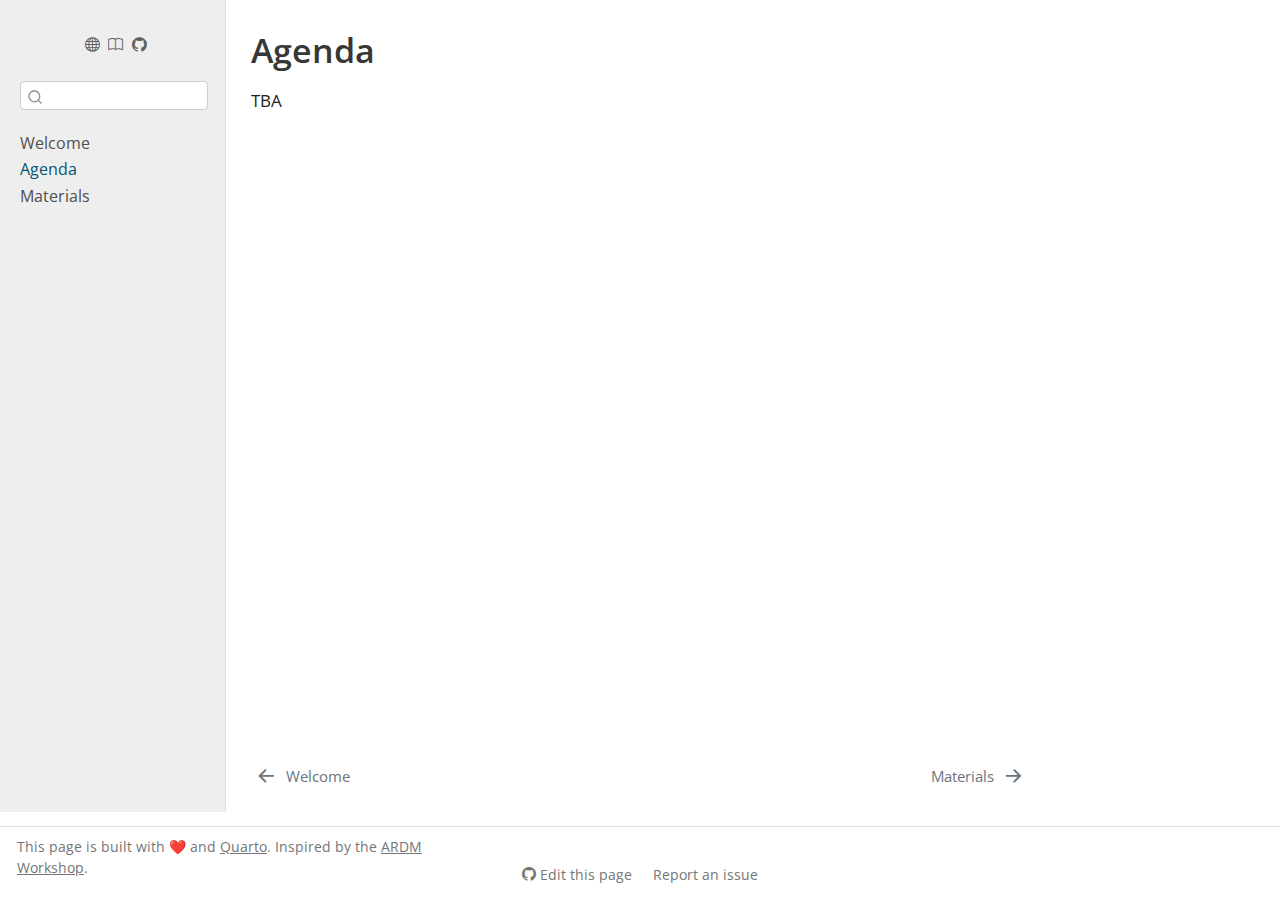
==== docs/agenda.html @ 9d2a6e65 "* Add compiled page" ====
<!DOCTYPE html>
<html xmlns="http://www.w3.org/1999/xhtml" lang="en" xml:lang="en"><head>

<meta charset="utf-8">
<meta name="generator" content="quarto-1.3.433">

<meta name="viewport" content="width=device-width, initial-scale=1.0, user-scalable=yes">


<title>A Case-Study Driven Motivation of Analysis Results Data - Agenda</title>
<style>
code{white-space: pre-wrap;}
span.smallcaps{font-variant: small-caps;}
div.columns{display: flex; gap: min(4vw, 1.5em);}
div.column{flex: auto; overflow-x: auto;}
div.hanging-indent{margin-left: 1.5em; text-indent: -1.5em;}
ul.task-list{list-style: none;}
ul.task-list li input[type="checkbox"] {
  width: 0.8em;
  margin: 0 0.8em 0.2em -1em; /* quarto-specific, see https://github.com/quarto-dev/quarto-cli/issues/4556 */ 
  vertical-align: middle;
}
</style>


<script src="site_libs/quarto-nav/quarto-nav.js"></script>
<script src="site_libs/clipboard/clipboard.min.js"></script>
<script src="site_libs/quarto-search/autocomplete.umd.js"></script>
<script src="site_libs/quarto-search/fuse.min.js"></script>
<script src="site_libs/quarto-search/quarto-search.js"></script>
<meta name="quarto:offset" content="./">
<link href="./materials.html" rel="next">
<link href="./index.html" rel="prev">
<script src="site_libs/quarto-html/quarto.js"></script>
<script src="site_libs/quarto-html/popper.min.js"></script>
<script src="site_libs/quarto-html/tippy.umd.min.js"></script>
<script src="site_libs/quarto-html/anchor.min.js"></script>
<link href="site_libs/quarto-html/tippy.css" rel="stylesheet">
<link href="site_libs/quarto-html/quarto-syntax-highlighting.css" rel="stylesheet" id="quarto-text-highlighting-styles">
<script src="site_libs/bootstrap/bootstrap.min.js"></script>
<link href="site_libs/bootstrap/bootstrap-icons.css" rel="stylesheet">
<link href="site_libs/bootstrap/bootstrap.min.css" rel="stylesheet" id="quarto-bootstrap" data-mode="light">
<script id="quarto-search-options" type="application/json">{
  "location": "sidebar",
  "copy-button": false,
  "collapse-after": 3,
  "panel-placement": "start",
  "type": "textbox",
  "limit": 20,
  "language": {
    "search-no-results-text": "No results",
    "search-matching-documents-text": "matching documents",
    "search-copy-link-title": "Copy link to search",
    "search-hide-matches-text": "Hide additional matches",
    "search-more-match-text": "more match in this document",
    "search-more-matches-text": "more matches in this document",
    "search-clear-button-title": "Clear",
    "search-detached-cancel-button-title": "Cancel",
    "search-submit-button-title": "Submit",
    "search-label": "Search"
  }
}</script>


<link rel="stylesheet" href="styles.css">
</head>

<body class="nav-sidebar docked">

<div id="quarto-search-results"></div>
  <header id="quarto-header" class="headroom fixed-top">
  <nav class="quarto-secondary-nav">
    <div class="container-fluid d-flex">
      <button type="button" class="quarto-btn-toggle btn" data-bs-toggle="collapse" data-bs-target="#quarto-sidebar,#quarto-sidebar-glass" aria-controls="quarto-sidebar" aria-expanded="false" aria-label="Toggle sidebar navigation" onclick="if (window.quartoToggleHeadroom) { window.quartoToggleHeadroom(); }">
        <i class="bi bi-layout-text-sidebar-reverse"></i>
      </button>
      <nav class="quarto-page-breadcrumbs" aria-label="breadcrumb"><ol class="breadcrumb"><li class="breadcrumb-item"><a href="./agenda.html">Agenda</a></li></ol></nav>
      <a class="flex-grow-1" role="button" data-bs-toggle="collapse" data-bs-target="#quarto-sidebar,#quarto-sidebar-glass" aria-controls="quarto-sidebar" aria-expanded="false" aria-label="Toggle sidebar navigation" onclick="if (window.quartoToggleHeadroom) { window.quartoToggleHeadroom(); }">      
      </a>
      <button type="button" class="btn quarto-search-button" aria-label="" onclick="window.quartoOpenSearch();">
        <i class="bi bi-search"></i>
      </button>
    </div>
  </nav>
</header>
<!-- content -->
<div id="quarto-content" class="quarto-container page-columns page-rows-contents page-layout-article">
<!-- sidebar -->
  <nav id="quarto-sidebar" class="sidebar collapse collapse-horizontal sidebar-navigation docked overflow-auto">
    <div class="pt-lg-2 mt-2 text-center sidebar-header">
      <a href="./index.html" class="sidebar-logo-link">
      <img src="./img/logo.png" alt="" class="sidebar-logo py-0 d-lg-inline d-none">
      </a>
      <div class="sidebar-tools-main tools-wide">
    <a href="https://joanacmbarros.github.io/ardm-website/" rel="" title="Website repository" class="quarto-navigation-tool px-1" aria-label="Website repository"><i class="bi bi-globe"></i></a>
    <a href="https://www.nature.com/articles/s41597-022-01789-2" rel="" title="Why we should respect analysis results as data" class="quarto-navigation-tool px-1" aria-label="Why we should respect analysis results as data"><i class="bi bi-book"></i></a>
    <a href="https://github.com/joanacmbarros/analysis-results-data-model" rel="" title="Analysis Results Data Model" class="quarto-navigation-tool px-1" aria-label="Analysis Results Data Model"><i class="bi bi-github"></i></a>
</div>
      </div>
        <div class="mt-2 flex-shrink-0 align-items-center">
        <div class="sidebar-search">
        <div id="quarto-search" class="" title="Search"></div>
        </div>
        </div>
    <div class="sidebar-menu-container"> 
    <ul class="list-unstyled mt-1">
        <li class="sidebar-item">
  <div class="sidebar-item-container"> 
  <a href="./index.html" class="sidebar-item-text sidebar-link">
 <span class="menu-text">Welcome</span></a>
  </div>
</li>
        <li class="sidebar-item">
  <div class="sidebar-item-container"> 
  <a href="./agenda.html" class="sidebar-item-text sidebar-link active">
 <span class="menu-text">Agenda</span></a>
  </div>
</li>
        <li class="sidebar-item">
  <div class="sidebar-item-container"> 
  <a href="./materials.html" class="sidebar-item-text sidebar-link">
 <span class="menu-text">Materials</span></a>
  </div>
</li>
    </ul>
    </div>
</nav>
<div id="quarto-sidebar-glass" data-bs-toggle="collapse" data-bs-target="#quarto-sidebar,#quarto-sidebar-glass"></div>
<!-- margin-sidebar -->
    <div id="quarto-margin-sidebar" class="sidebar margin-sidebar">
        
    </div>
<!-- main -->
<main class="content" id="quarto-document-content">

<header id="title-block-header" class="quarto-title-block default">
<div class="quarto-title">
<h1 class="title">Agenda</h1>
</div>



<div class="quarto-title-meta">

    
  
    
  </div>
  

</header>

<p>TBA</p>



</main> <!-- /main -->
<script id="quarto-html-after-body" type="application/javascript">
window.document.addEventListener("DOMContentLoaded", function (event) {
  const toggleBodyColorMode = (bsSheetEl) => {
    const mode = bsSheetEl.getAttribute("data-mode");
    const bodyEl = window.document.querySelector("body");
    if (mode === "dark") {
      bodyEl.classList.add("quarto-dark");
      bodyEl.classList.remove("quarto-light");
    } else {
      bodyEl.classList.add("quarto-light");
      bodyEl.classList.remove("quarto-dark");
    }
  }
  const toggleBodyColorPrimary = () => {
    const bsSheetEl = window.document.querySelector("link#quarto-bootstrap");
    if (bsSheetEl) {
      toggleBodyColorMode(bsSheetEl);
    }
  }
  toggleBodyColorPrimary();  
  const icon = "";
  const anchorJS = new window.AnchorJS();
  anchorJS.options = {
    placement: 'right',
    icon: icon
  };
  anchorJS.add('.anchored');
  const isCodeAnnotation = (el) => {
    for (const clz of el.classList) {
      if (clz.startsWith('code-annotation-')) {                     
        return true;
      }
    }
    return false;
  }
  const clipboard = new window.ClipboardJS('.code-copy-button', {
    text: function(trigger) {
      const codeEl = trigger.previousElementSibling.cloneNode(true);
      for (const childEl of codeEl.children) {
        if (isCodeAnnotation(childEl)) {
          childEl.remove();
        }
      }
      return codeEl.innerText;
    }
  });
  clipboard.on('success', function(e) {
    // button target
    const button = e.trigger;
    // don't keep focus
    button.blur();
    // flash "checked"
    button.classList.add('code-copy-button-checked');
    var currentTitle = button.getAttribute("title");
    button.setAttribute("title", "Copied!");
    let tooltip;
    if (window.bootstrap) {
      button.setAttribute("data-bs-toggle", "tooltip");
      button.setAttribute("data-bs-placement", "left");
      button.setAttribute("data-bs-title", "Copied!");
      tooltip = new bootstrap.Tooltip(button, 
        { trigger: "manual", 
          customClass: "code-copy-button-tooltip",
          offset: [0, -8]});
      tooltip.show();    
    }
    setTimeout(function() {
      if (tooltip) {
        tooltip.hide();
        button.removeAttribute("data-bs-title");
        button.removeAttribute("data-bs-toggle");
        button.removeAttribute("data-bs-placement");
      }
      button.setAttribute("title", currentTitle);
      button.classList.remove('code-copy-button-checked');
    }, 1000);
    // clear code selection
    e.clearSelection();
  });
  function tippyHover(el, contentFn) {
    const config = {
      allowHTML: true,
      content: contentFn,
      maxWidth: 500,
      delay: 100,
      arrow: false,
      appendTo: function(el) {
          return el.parentElement;
      },
      interactive: true,
      interactiveBorder: 10,
      theme: 'quarto',
      placement: 'bottom-start'
    };
    window.tippy(el, config); 
  }
  const noterefs = window.document.querySelectorAll('a[role="doc-noteref"]');
  for (var i=0; i<noterefs.length; i++) {
    const ref = noterefs[i];
    tippyHover(ref, function() {
      // use id or data attribute instead here
      let href = ref.getAttribute('data-footnote-href') || ref.getAttribute('href');
      try { href = new URL(href).hash; } catch {}
      const id = href.replace(/^#\/?/, "");
      const note = window.document.getElementById(id);
      return note.innerHTML;
    });
  }
      let selectedAnnoteEl;
      const selectorForAnnotation = ( cell, annotation) => {
        let cellAttr = 'data-code-cell="' + cell + '"';
        let lineAttr = 'data-code-annotation="' +  annotation + '"';
        const selector = 'span[' + cellAttr + '][' + lineAttr + ']';
        return selector;
      }
      const selectCodeLines = (annoteEl) => {
        const doc = window.document;
        const targetCell = annoteEl.getAttribute("data-target-cell");
        const targetAnnotation = annoteEl.getAttribute("data-target-annotation");
        const annoteSpan = window.document.querySelector(selectorForAnnotation(targetCell, targetAnnotation));
        const lines = annoteSpan.getAttribute("data-code-lines").split(",");
        const lineIds = lines.map((line) => {
          return targetCell + "-" + line;
        })
        let top = null;
        let height = null;
        let parent = null;
        if (lineIds.length > 0) {
            //compute the position of the single el (top and bottom and make a div)
            const el = window.document.getElementById(lineIds[0]);
            top = el.offsetTop;
            height = el.offsetHeight;
            parent = el.parentElement.parentElement;
          if (lineIds.length > 1) {
            const lastEl = window.document.getElementById(lineIds[lineIds.length - 1]);
            const bottom = lastEl.offsetTop + lastEl.offsetHeight;
            height = bottom - top;
          }
          if (top !== null && height !== null && parent !== null) {
            // cook up a div (if necessary) and position it 
            let div = window.document.getElementById("code-annotation-line-highlight");
            if (div === null) {
              div = window.document.createElement("div");
              div.setAttribute("id", "code-annotation-line-highlight");
              div.style.position = 'absolute';
              parent.appendChild(div);
            }
            div.style.top = top - 2 + "px";
            div.style.height = height + 4 + "px";
            let gutterDiv = window.document.getElementById("code-annotation-line-highlight-gutter");
            if (gutterDiv === null) {
              gutterDiv = window.document.createElement("div");
              gutterDiv.setAttribute("id", "code-annotation-line-highlight-gutter");
              gutterDiv.style.position = 'absolute';
              const codeCell = window.document.getElementById(targetCell);
              const gutter = codeCell.querySelector('.code-annotation-gutter');
              gutter.appendChild(gutterDiv);
            }
            gutterDiv.style.top = top - 2 + "px";
            gutterDiv.style.height = height + 4 + "px";
          }
          selectedAnnoteEl = annoteEl;
        }
      };
      const unselectCodeLines = () => {
        const elementsIds = ["code-annotation-line-highlight", "code-annotation-line-highlight-gutter"];
        elementsIds.forEach((elId) => {
          const div = window.document.getElementById(elId);
          if (div) {
            div.remove();
          }
        });
        selectedAnnoteEl = undefined;
      };
      // Attach click handler to the DT
      const annoteDls = window.document.querySelectorAll('dt[data-target-cell]');
      for (const annoteDlNode of annoteDls) {
        annoteDlNode.addEventListener('click', (event) => {
          const clickedEl = event.target;
          if (clickedEl !== selectedAnnoteEl) {
            unselectCodeLines();
            const activeEl = window.document.querySelector('dt[data-target-cell].code-annotation-active');
            if (activeEl) {
              activeEl.classList.remove('code-annotation-active');
            }
            selectCodeLines(clickedEl);
            clickedEl.classList.add('code-annotation-active');
          } else {
            // Unselect the line
            unselectCodeLines();
            clickedEl.classList.remove('code-annotation-active');
          }
        });
      }
  const findCites = (el) => {
    const parentEl = el.parentElement;
    if (parentEl) {
      const cites = parentEl.dataset.cites;
      if (cites) {
        return {
          el,
          cites: cites.split(' ')
        };
      } else {
        return findCites(el.parentElement)
      }
    } else {
      return undefined;
    }
  };
  var bibliorefs = window.document.querySelectorAll('a[role="doc-biblioref"]');
  for (var i=0; i<bibliorefs.length; i++) {
    const ref = bibliorefs[i];
    const citeInfo = findCites(ref);
    if (citeInfo) {
      tippyHover(citeInfo.el, function() {
        var popup = window.document.createElement('div');
        citeInfo.cites.forEach(function(cite) {
          var citeDiv = window.document.createElement('div');
          citeDiv.classList.add('hanging-indent');
          citeDiv.classList.add('csl-entry');
          var biblioDiv = window.document.getElementById('ref-' + cite);
          if (biblioDiv) {
            citeDiv.innerHTML = biblioDiv.innerHTML;
          }
          popup.appendChild(citeDiv);
        });
        return popup.innerHTML;
      });
    }
  }
});
</script>
<nav class="page-navigation">
  <div class="nav-page nav-page-previous">
      <a href="./index.html" class="pagination-link">
        <i class="bi bi-arrow-left-short"></i> <span class="nav-page-text">Welcome</span>
      </a>          
  </div>
  <div class="nav-page nav-page-next">
      <a href="./materials.html" class="pagination-link">
        <span class="nav-page-text">Materials</span> <i class="bi bi-arrow-right-short"></i>
      </a>
  </div>
</nav>
</div> <!-- /content -->
<footer class="footer">
  <div class="nav-footer">
    <div class="nav-footer-left">This page is built with ❤️ and <a href="https://quarto.org/">Quarto</a>. Inspired by the <a href="https://joanacmbarros.github.io/ardm-website/">ARDM Workshop</a>.</div>   
    <div class="nav-footer-center">
      &nbsp;
    <div class="toc-actions"><div><i class="bi bi-github"></i></div><div class="action-links"><p><a href="https://github.com/TODO/fastR-website/edit/main/agenda.qmd" class="toc-action">Edit this page</a></p><p><a href="https://github.com/TODO/fastR-website/issues/new" class="toc-action">Report an issue</a></p></div></div></div>
    <div class="nav-footer-right">
      &nbsp;
    </div>
  </div>
</footer>



</body></html>
---- docs/site_libs/quarto-html/tippy.css ----
.tippy-box[data-animation=fade][data-state=hidden]{opacity:0}[data-tippy-root]{max-width:calc(100vw - 10px)}.tippy-box{position:relative;background-color:#333;color:#fff;border-radius:4px;font-size:14px;line-height:1.4;white-space:normal;outline:0;transition-property:transform,visibility,opacity}.tippy-box[data-placement^=top]>.tippy-arrow{bottom:0}.tippy-box[data-placement^=top]>.tippy-arrow:before{bottom:-7px;left:0;border-width:8px 8px 0;border-top-color:initial;transform-origin:center top}.tippy-box[data-placement^=bottom]>.tippy-arrow{top:0}.tippy-box[data-placement^=bottom]>.tippy-arrow:before{top:-7px;left:0;border-width:0 8px 8px;border-bottom-color:initial;transform-origin:center bottom}.tippy-box[data-placement^=left]>.tippy-arrow{right:0}.tippy-box[data-placement^=left]>.tippy-arrow:before{border-width:8px 0 8px 8px;border-left-color:initial;right:-7px;transform-origin:center left}.tippy-box[data-placement^=right]>.tippy-arrow{left:0}.tippy-box[data-placement^=right]>.tippy-arrow:before{left:-7px;border-width:8px 8px 8px 0;border-right-color:initial;transform-origin:center right}.tippy-box[data-inertia][data-state=visible]{transition-timing-function:cubic-bezier(.54,1.5,.38,1.11)}.tippy-arrow{width:16px;height:16px;color:#333}.tippy-arrow:before{content:"";position:absolute;border-color:transparent;border-style:solid}.tippy-content{position:relative;padding:5px 9px;z-index:1}
---- docs/site_libs/quarto-html/quarto-syntax-highlighting.css ----
/* quarto syntax highlight colors */
:root {
  --quarto-hl-ot-color: #003B4F;
  --quarto-hl-at-color: #657422;
  --quarto-hl-ss-color: #20794D;
  --quarto-hl-an-color: #5E5E5E;
  --quarto-hl-fu-color: #4758AB;
  --quarto-hl-st-color: #20794D;
  --quarto-hl-cf-color: #003B4F;
  --quarto-hl-op-color: #5E5E5E;
  --quarto-hl-er-color: #AD0000;
  --quarto-hl-bn-color: #AD0000;
  --quarto-hl-al-color: #AD0000;
  --quarto-hl-va-color: #111111;
  --quarto-hl-bu-color: inherit;
  --quarto-hl-ex-color: inherit;
  --quarto-hl-pp-color: #AD0000;
  --quarto-hl-in-color: #5E5E5E;
  --quarto-hl-vs-color: #20794D;
  --quarto-hl-wa-color: #5E5E5E;
  --quarto-hl-do-color: #5E5E5E;
  --quarto-hl-im-color: #00769E;
  --quarto-hl-ch-color: #20794D;
  --quarto-hl-dt-color: #AD0000;
  --quarto-hl-fl-color: #AD0000;
  --quarto-hl-co-color: #5E5E5E;
  --quarto-hl-cv-color: #5E5E5E;
  --quarto-hl-cn-color: #8f5902;
  --quarto-hl-sc-color: #5E5E5E;
  --quarto-hl-dv-color: #AD0000;
  --quarto-hl-kw-color: #003B4F;
}

/* other quarto variables */
:root {
  --quarto-font-monospace: SFMono-Regular, Menlo, Monaco, Consolas, "Liberation Mono", "Courier New", monospace;
}

pre > code.sourceCode > span {
  color: #003B4F;
}

code span {
  color: #003B4F;
}

code.sourceCode > span {
  color: #003B4F;
}

div.sourceCode,
div.sourceCode pre.sourceCode {
  color: #003B4F;
}

code span.ot {
  color: #003B4F;
  font-style: inherit;
}

code span.at {
  color: #657422;
  font-style: inherit;
}

code span.ss {
  color: #20794D;
  font-style: inherit;
}

code span.an {
  color: #5E5E5E;
  font-style: inherit;
}

code span.fu {
  color: #4758AB;
  font-style: inherit;
}

code span.st {
  color: #20794D;
  font-style: inherit;
}

code span.cf {
  color: #003B4F;
  font-style: inherit;
}

code span.op {
  color: #5E5E5E;
  font-style: inherit;
}

code span.er {
  color: #AD0000;
  font-style: inherit;
}

code span.bn {
  color: #AD0000;
  font-style: inherit;
}

code span.al {
  color: #AD0000;
  font-style: inherit;
}

code span.va {
  color: #111111;
  font-style: inherit;
}

code span.bu {
  font-style: inherit;
}

code span.ex {
  font-style: inherit;
}

code span.pp {
  color: #AD0000;
  font-style: inherit;
}

code span.in {
  color: #5E5E5E;
  font-style: inherit;
}

code span.vs {
  color: #20794D;
  font-style: inherit;
}

code span.wa {
  color: #5E5E5E;
  font-style: italic;
}

code span.do {
  color: #5E5E5E;
  font-style: italic;
}

code span.im {
  color: #00769E;
  font-style: inherit;
}

code span.ch {
  color: #20794D;
  font-style: inherit;
}

code span.dt {
  color: #AD0000;
  font-style: inherit;
}

code span.fl {
  color: #AD0000;
  font-style: inherit;
}

code span.co {
  color: #5E5E5E;
  font-style: inherit;
}

code span.cv {
  color: #5E5E5E;
  font-style: italic;
}

code span.cn {
  color: #8f5902;
  font-style: inherit;
}

code span.sc {
  color: #5E5E5E;
  font-style: inherit;
}

code span.dv {
  color: #AD0000;
  font-style: inherit;
}

code span.kw {
  color: #003B4F;
  font-style: inherit;
}

.prevent-inlining {
  content: "</";
}

/*# sourceMappingURL=debc5d5d77c3f9108843748ff7464032.css.map */
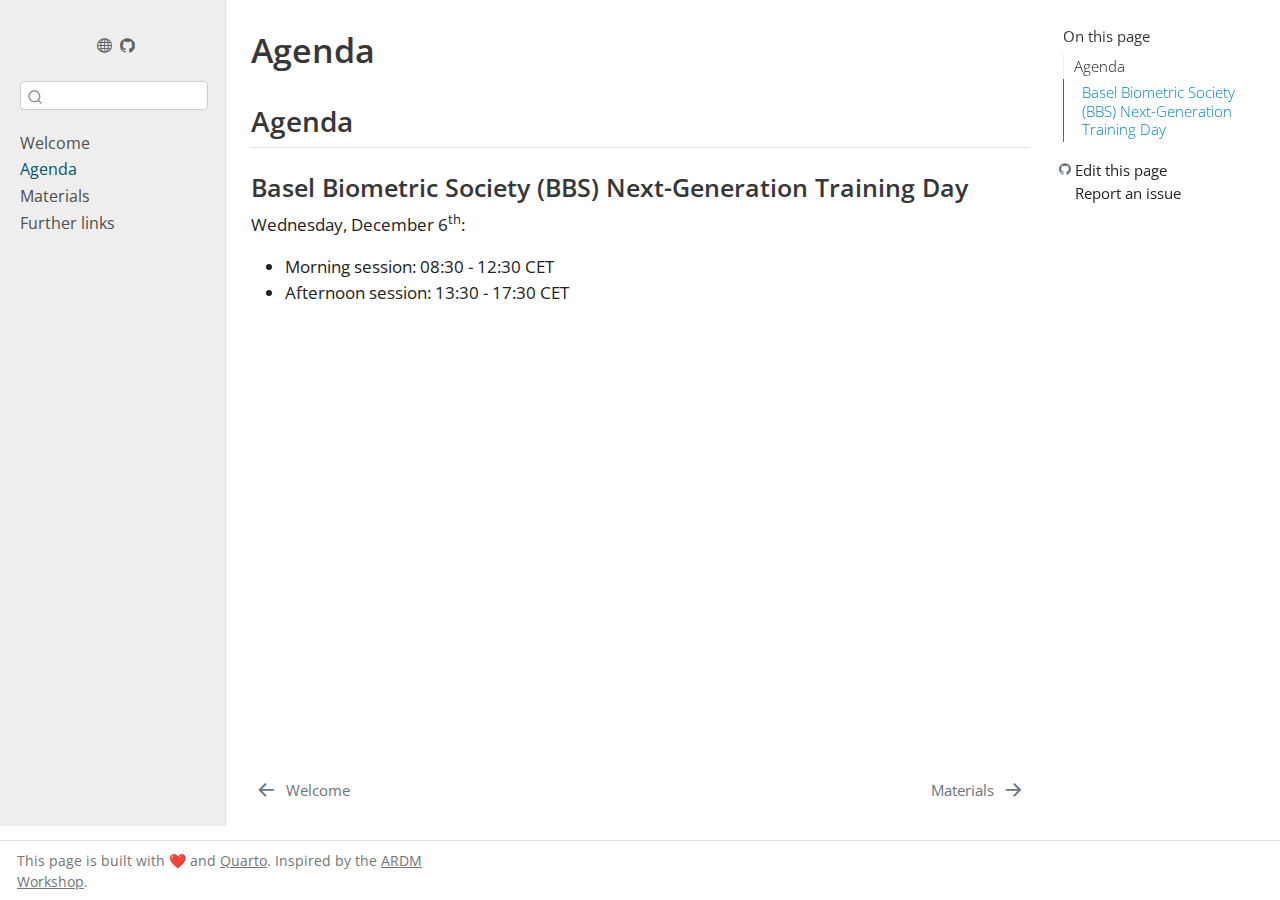
==== commit 3da5202f: "* Initial commit with CEN 2023 content" ====
--- a/docs/agenda.html
+++ b/docs/agenda.html
@@ -2,12 +2,12 @@
 <html xmlns="http://www.w3.org/1999/xhtml" lang="en" xml:lang="en"><head>
 
 <meta charset="utf-8">
-<meta name="generator" content="quarto-1.3.433">
+<meta name="generator" content="quarto-1.3.353">
 
 <meta name="viewport" content="width=device-width, initial-scale=1.0, user-scalable=yes">
 
 
-<title>A Case-Study Driven Motivation of Analysis Results Data - Agenda</title>
+<title>Go fastR: High Performance Computing with R - Agenda</title>
 <style>
 code{white-space: pre-wrap;}
 span.smallcaps{font-variant: small-caps;}
@@ -56,8 +56,7 @@
     "search-more-matches-text": "more matches in this document",
     "search-clear-button-title": "Clear",
     "search-detached-cancel-button-title": "Cancel",
-    "search-submit-button-title": "Submit",
-    "search-label": "Search"
+    "search-submit-button-title": "Submit"
   }
 }</script>
 
@@ -77,7 +76,7 @@
       <nav class="quarto-page-breadcrumbs" aria-label="breadcrumb"><ol class="breadcrumb"><li class="breadcrumb-item"><a href="./agenda.html">Agenda</a></li></ol></nav>
       <a class="flex-grow-1" role="button" data-bs-toggle="collapse" data-bs-target="#quarto-sidebar,#quarto-sidebar-glass" aria-controls="quarto-sidebar" aria-expanded="false" aria-label="Toggle sidebar navigation" onclick="if (window.quartoToggleHeadroom) { window.quartoToggleHeadroom(); }">      
       </a>
-      <button type="button" class="btn quarto-search-button" aria-label="" onclick="window.quartoOpenSearch();">
+      <button type="button" class="btn quarto-search-button" aria-label="Search" onclick="window.quartoOpenSearch();">
         <i class="bi bi-search"></i>
       </button>
     </div>
@@ -91,10 +90,9 @@
       <a href="./index.html" class="sidebar-logo-link">
       <img src="./img/logo.png" alt="" class="sidebar-logo py-0 d-lg-inline d-none">
       </a>
-      <div class="sidebar-tools-main tools-wide">
-    <a href="https://joanacmbarros.github.io/ardm-website/" rel="" title="Website repository" class="quarto-navigation-tool px-1" aria-label="Website repository"><i class="bi bi-globe"></i></a>
-    <a href="https://www.nature.com/articles/s41597-022-01789-2" rel="" title="Why we should respect analysis results as data" class="quarto-navigation-tool px-1" aria-label="Why we should respect analysis results as data"><i class="bi bi-book"></i></a>
-    <a href="https://github.com/joanacmbarros/analysis-results-data-model" rel="" title="Analysis Results Data Model" class="quarto-navigation-tool px-1" aria-label="Analysis Results Data Model"><i class="bi bi-github"></i></a>
+      <div class="sidebar-tools-main">
+    <a href="https://luwidmer.github.io/ardm-website/" title="fastR Course Website" class="quarto-navigation-tool px-1" aria-label="fastR Course Website"><i class="bi bi-globe"></i></a>
+    <a href="https://github.com/luwidmer/fastR-website" title="fastR Course GitHub Repository" class="quarto-navigation-tool px-1" aria-label="fastR Course GitHub Repository"><i class="bi bi-github"></i></a>
 </div>
       </div>
         <div class="mt-2 flex-shrink-0 align-items-center">
@@ -122,13 +120,28 @@
  <span class="menu-text">Materials</span></a>
   </div>
 </li>
+        <li class="sidebar-item">
+  <div class="sidebar-item-container"> 
+  <a href="./further-links.qmd" class="sidebar-item-text sidebar-link">
+ <span class="menu-text">Further links</span></a>
+  </div>
+</li>
     </ul>
     </div>
 </nav>
 <div id="quarto-sidebar-glass" data-bs-toggle="collapse" data-bs-target="#quarto-sidebar,#quarto-sidebar-glass"></div>
 <!-- margin-sidebar -->
     <div id="quarto-margin-sidebar" class="sidebar margin-sidebar">
-        
+        <nav id="TOC" role="doc-toc" class="toc-active">
+    <h2 id="toc-title">On this page</h2>
+   
+  <ul>
+  <li><a href="#agenda" id="toc-agenda" class="nav-link active" data-scroll-target="#agenda">Agenda</a>
+  <ul class="collapse">
+  <li><a href="#basel-biometric-society-bbs-next-generation-training-day" id="toc-basel-biometric-society-bbs-next-generation-training-day" class="nav-link" data-scroll-target="#basel-biometric-society-bbs-next-generation-training-day">Basel Biometric Society (BBS) Next-Generation Training Day</a></li>
+  </ul></li>
+  </ul>
+<div class="toc-actions"><div><i class="bi bi-github"></i></div><div class="action-links"><p><a href="https://github.com/luwidmer/fastR-website/edit/main/agenda.qmd" class="toc-action">Edit this page</a></p><p><a href="https://github.com/luwidmer/fastR-website/issues/new" class="toc-action">Report an issue</a></p></div></div></nav>
     </div>
 <!-- main -->
 <main class="content" id="quarto-document-content">
@@ -150,9 +163,19 @@
 
 </header>
 
-<p>TBA</p>
-
-
+<section id="agenda" class="level2">
+<h2 class="anchored" data-anchor-id="agenda">Agenda</h2>
+<section id="basel-biometric-society-bbs-next-generation-training-day" class="level3">
+<h3 class="anchored" data-anchor-id="basel-biometric-society-bbs-next-generation-training-day">Basel Biometric Society (BBS) Next-Generation Training Day</h3>
+<p>Wednesday, December 6<sup>th</sup>:</p>
+<ul>
+<li>Morning session: 08:30 - 12:30 CET</li>
+<li>Afternoon session: 13:30 - 17:30 CET</li>
+</ul>
+
+
+</section>
+</section>
 
 </main> <!-- /main -->
 <script id="quarto-html-after-body" type="application/javascript">
@@ -406,7 +429,7 @@
     <div class="nav-footer-left">This page is built with ❤️ and <a href="https://quarto.org/">Quarto</a>. Inspired by the <a href="https://joanacmbarros.github.io/ardm-website/">ARDM Workshop</a>.</div>   
     <div class="nav-footer-center">
       &nbsp;
-    <div class="toc-actions"><div><i class="bi bi-github"></i></div><div class="action-links"><p><a href="https://github.com/TODO/fastR-website/edit/main/agenda.qmd" class="toc-action">Edit this page</a></p><p><a href="https://github.com/TODO/fastR-website/issues/new" class="toc-action">Report an issue</a></p></div></div></div>
+    </div>
     <div class="nav-footer-right">
       &nbsp;
     </div>
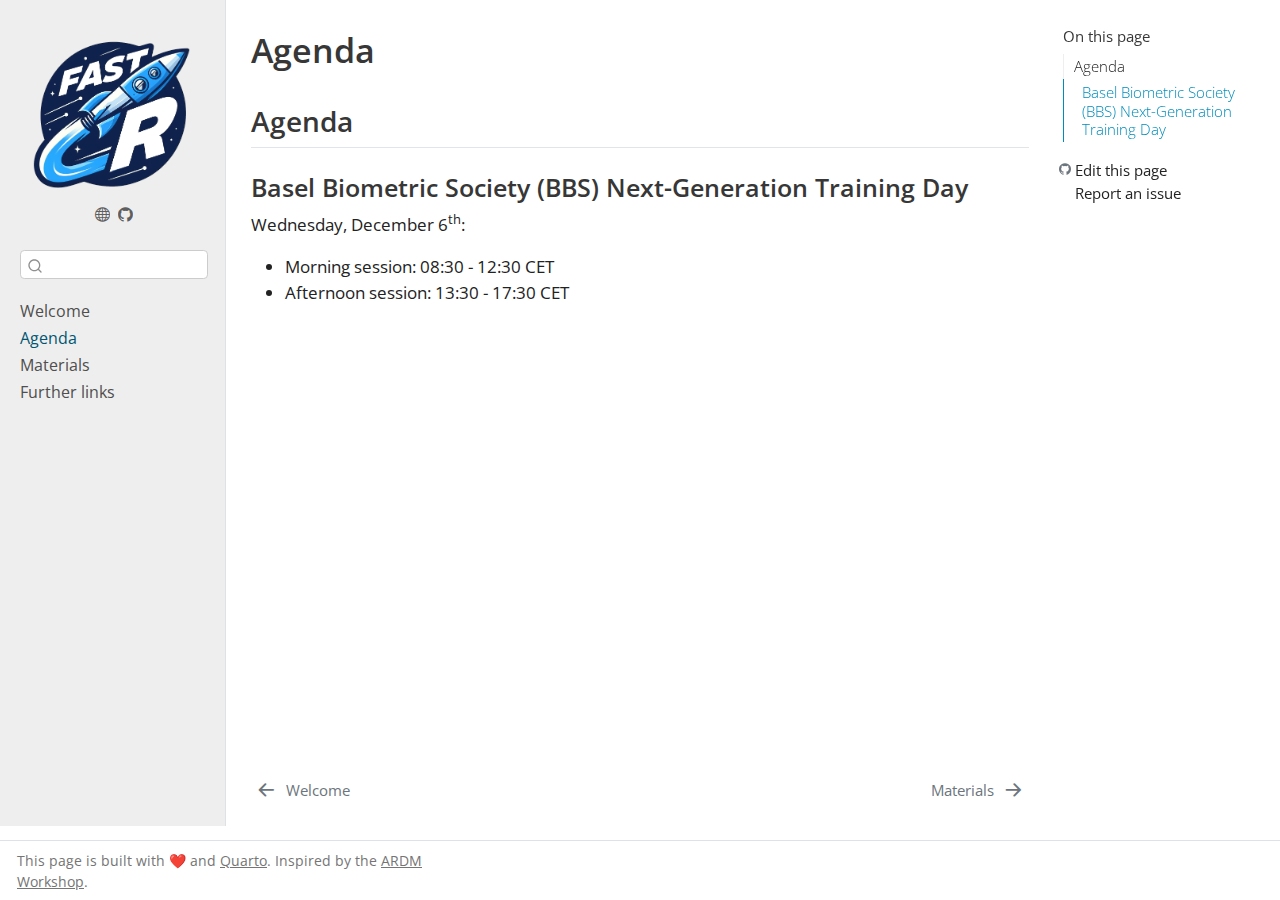
==== commit e6be3a77: "* Post BBS Next Gen course update" ====
--- a/docs/agenda.html
+++ b/docs/agenda.html
@@ -2,7 +2,7 @@
 <html xmlns="http://www.w3.org/1999/xhtml" lang="en" xml:lang="en"><head>
 
 <meta charset="utf-8">
-<meta name="generator" content="quarto-1.3.353">
+<meta name="generator" content="quarto-1.3.433">
 
 <meta name="viewport" content="width=device-width, initial-scale=1.0, user-scalable=yes">
 
@@ -56,7 +56,8 @@
     "search-more-matches-text": "more matches in this document",
     "search-clear-button-title": "Clear",
     "search-detached-cancel-button-title": "Cancel",
-    "search-submit-button-title": "Submit"
+    "search-submit-button-title": "Submit",
+    "search-label": "Search"
   }
 }</script>
 
@@ -76,7 +77,7 @@
       <nav class="quarto-page-breadcrumbs" aria-label="breadcrumb"><ol class="breadcrumb"><li class="breadcrumb-item"><a href="./agenda.html">Agenda</a></li></ol></nav>
       <a class="flex-grow-1" role="button" data-bs-toggle="collapse" data-bs-target="#quarto-sidebar,#quarto-sidebar-glass" aria-controls="quarto-sidebar" aria-expanded="false" aria-label="Toggle sidebar navigation" onclick="if (window.quartoToggleHeadroom) { window.quartoToggleHeadroom(); }">      
       </a>
-      <button type="button" class="btn quarto-search-button" aria-label="Search" onclick="window.quartoOpenSearch();">
+      <button type="button" class="btn quarto-search-button" aria-label="" onclick="window.quartoOpenSearch();">
         <i class="bi bi-search"></i>
       </button>
     </div>
@@ -91,8 +92,8 @@
       <img src="./img/logo.png" alt="" class="sidebar-logo py-0 d-lg-inline d-none">
       </a>
       <div class="sidebar-tools-main">
-    <a href="https://luwidmer.github.io/ardm-website/" title="fastR Course Website" class="quarto-navigation-tool px-1" aria-label="fastR Course Website"><i class="bi bi-globe"></i></a>
-    <a href="https://github.com/luwidmer/fastR-website" title="fastR Course GitHub Repository" class="quarto-navigation-tool px-1" aria-label="fastR Course GitHub Repository"><i class="bi bi-github"></i></a>
+    <a href="https://luwidmer.github.io/fastR-website/" rel="" title="fastR Course Website" class="quarto-navigation-tool px-1" aria-label="fastR Course Website"><i class="bi bi-globe"></i></a>
+    <a href="https://github.com/luwidmer/fastR-website" rel="" title="fastR Course GitHub Repository" class="quarto-navigation-tool px-1" aria-label="fastR Course GitHub Repository"><i class="bi bi-github"></i></a>
 </div>
       </div>
         <div class="mt-2 flex-shrink-0 align-items-center">
@@ -122,7 +123,7 @@
 </li>
         <li class="sidebar-item">
   <div class="sidebar-item-container"> 
-  <a href="./further-links.qmd" class="sidebar-item-text sidebar-link">
+  <a href="./further-links.html" class="sidebar-item-text sidebar-link">
  <span class="menu-text">Further links</span></a>
   </div>
 </li>
